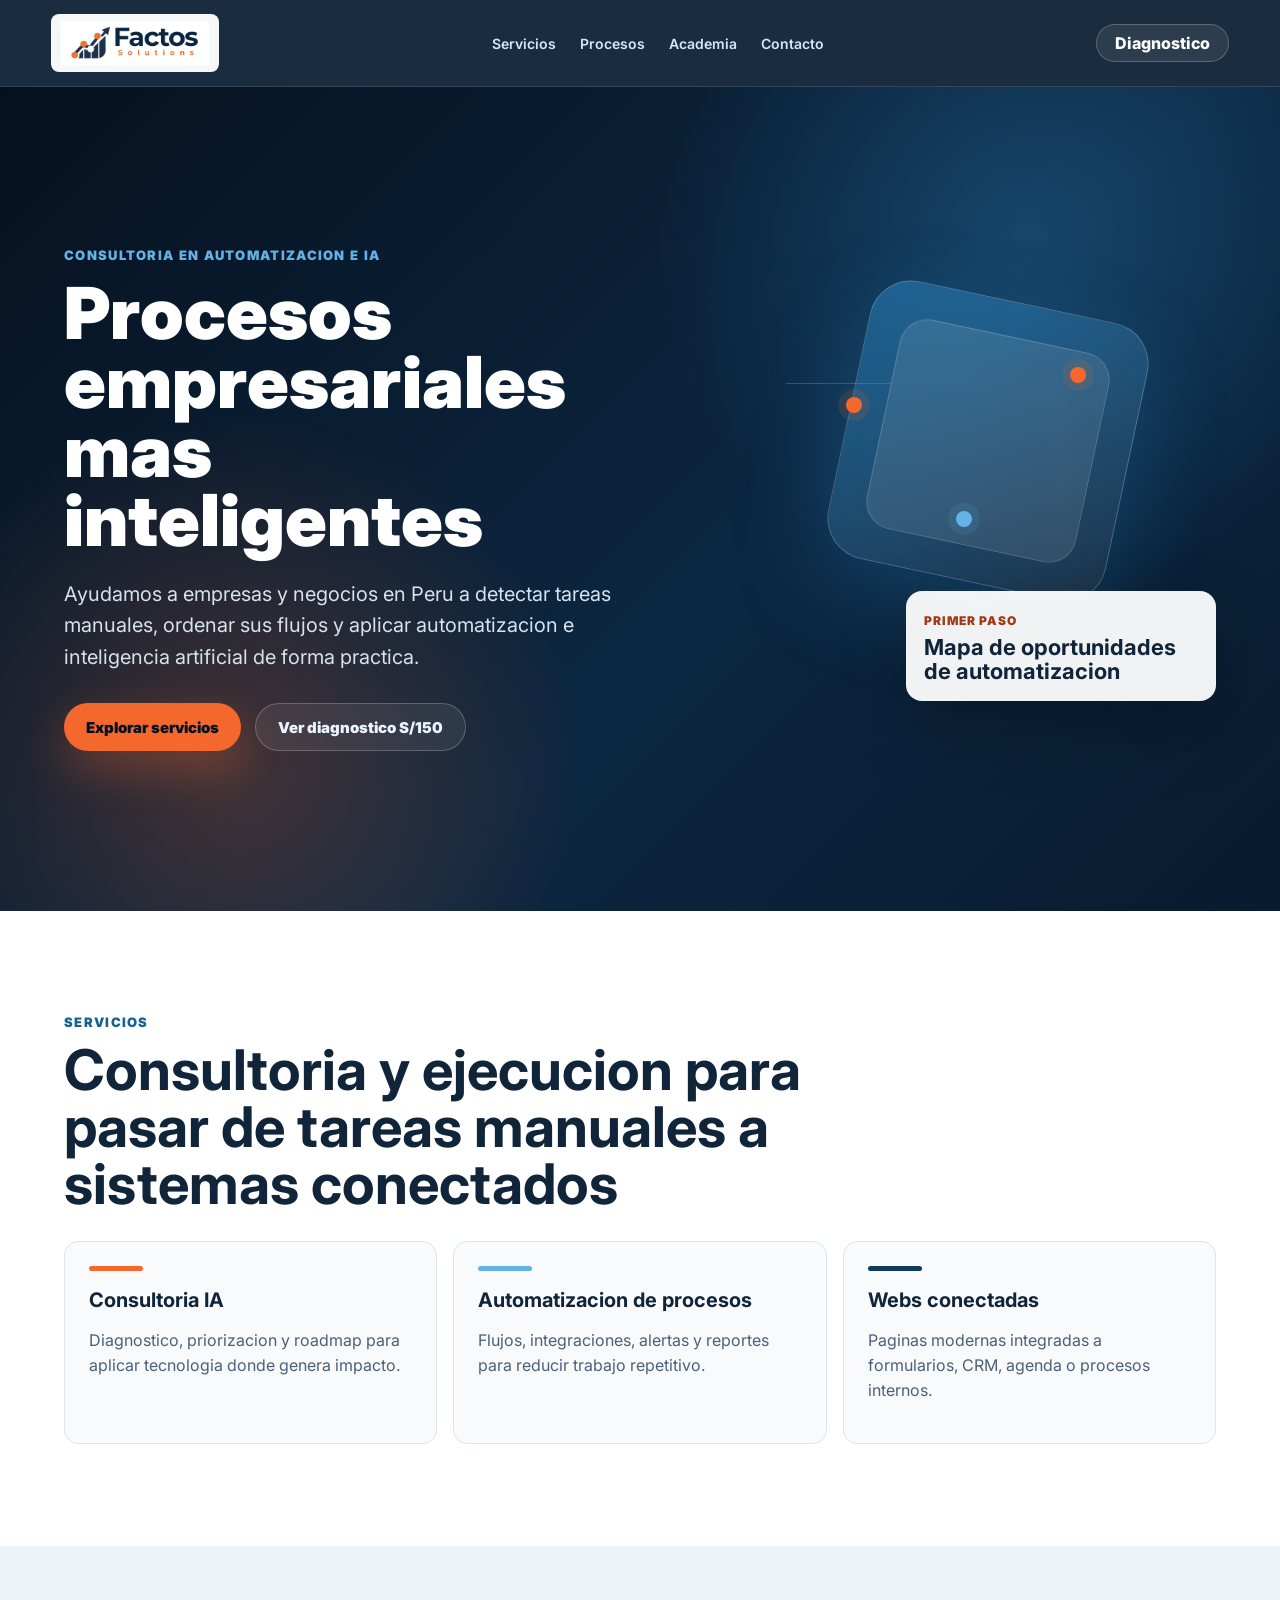
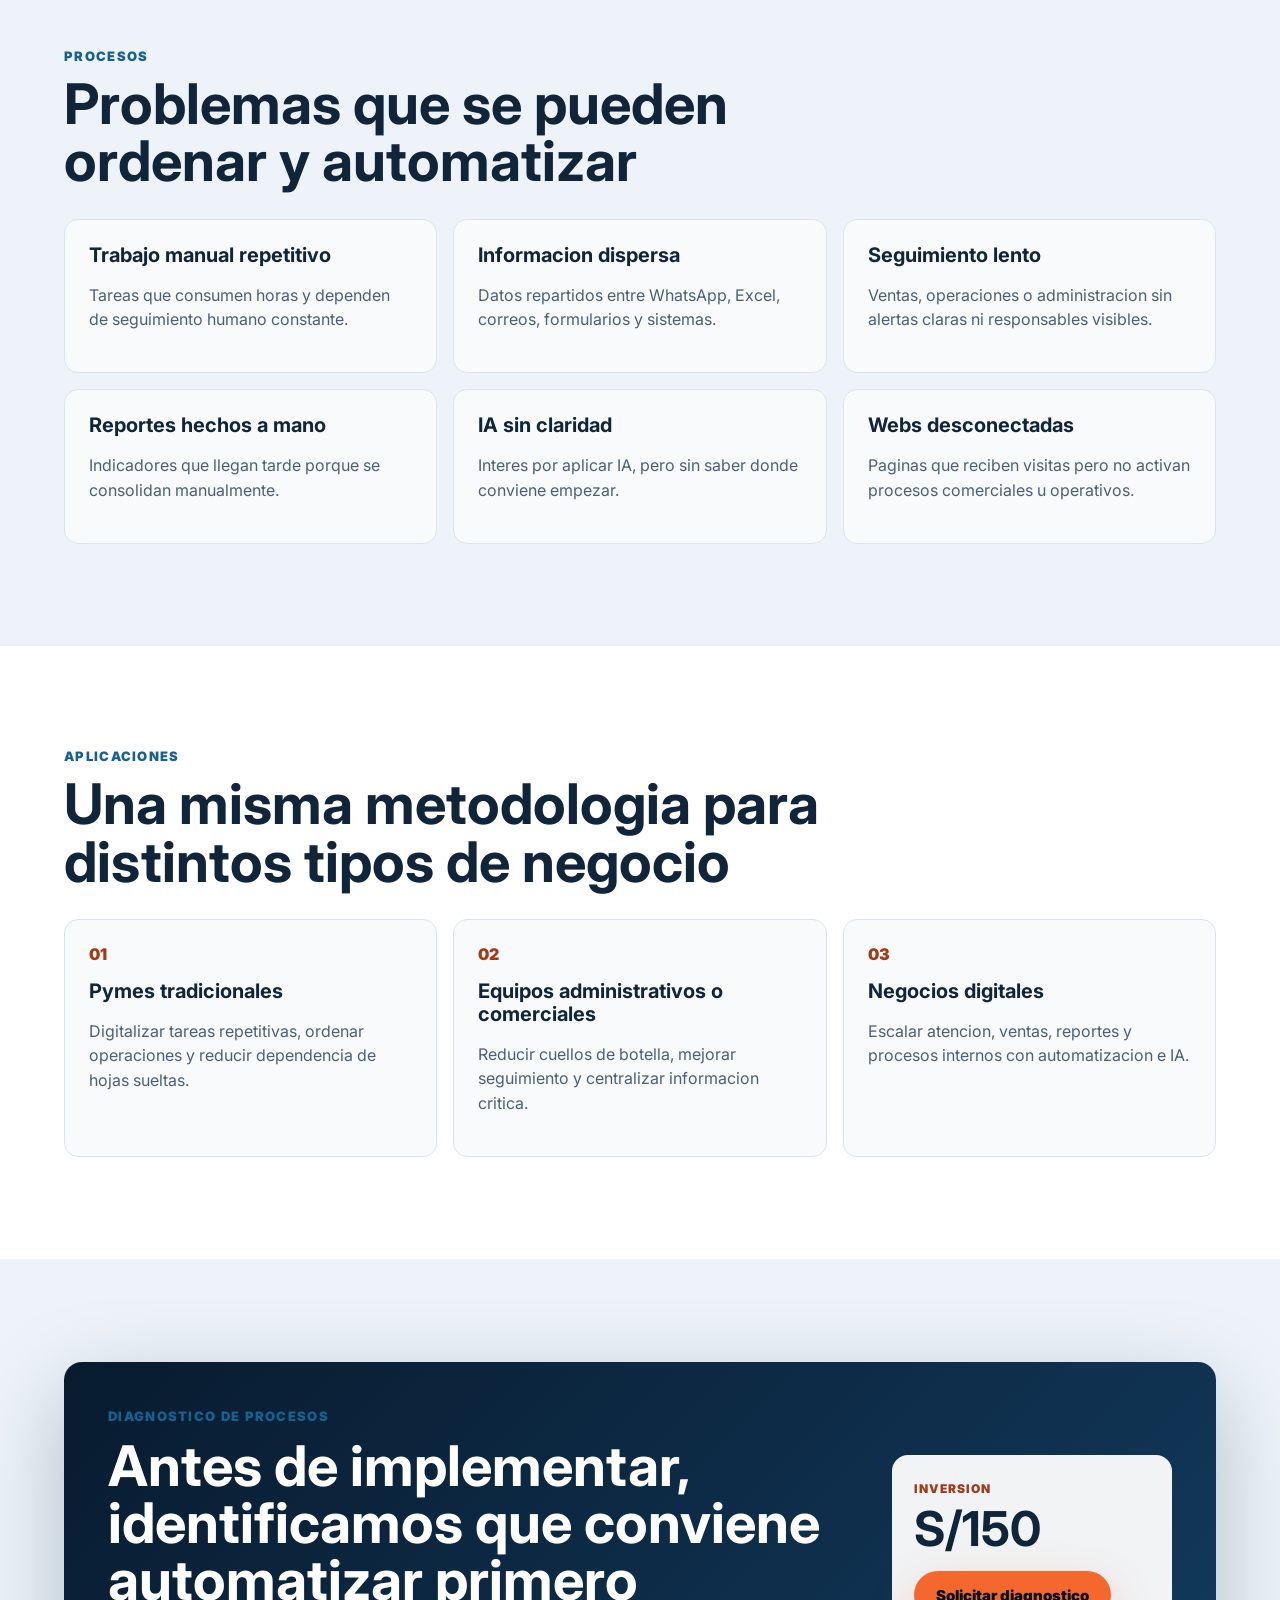
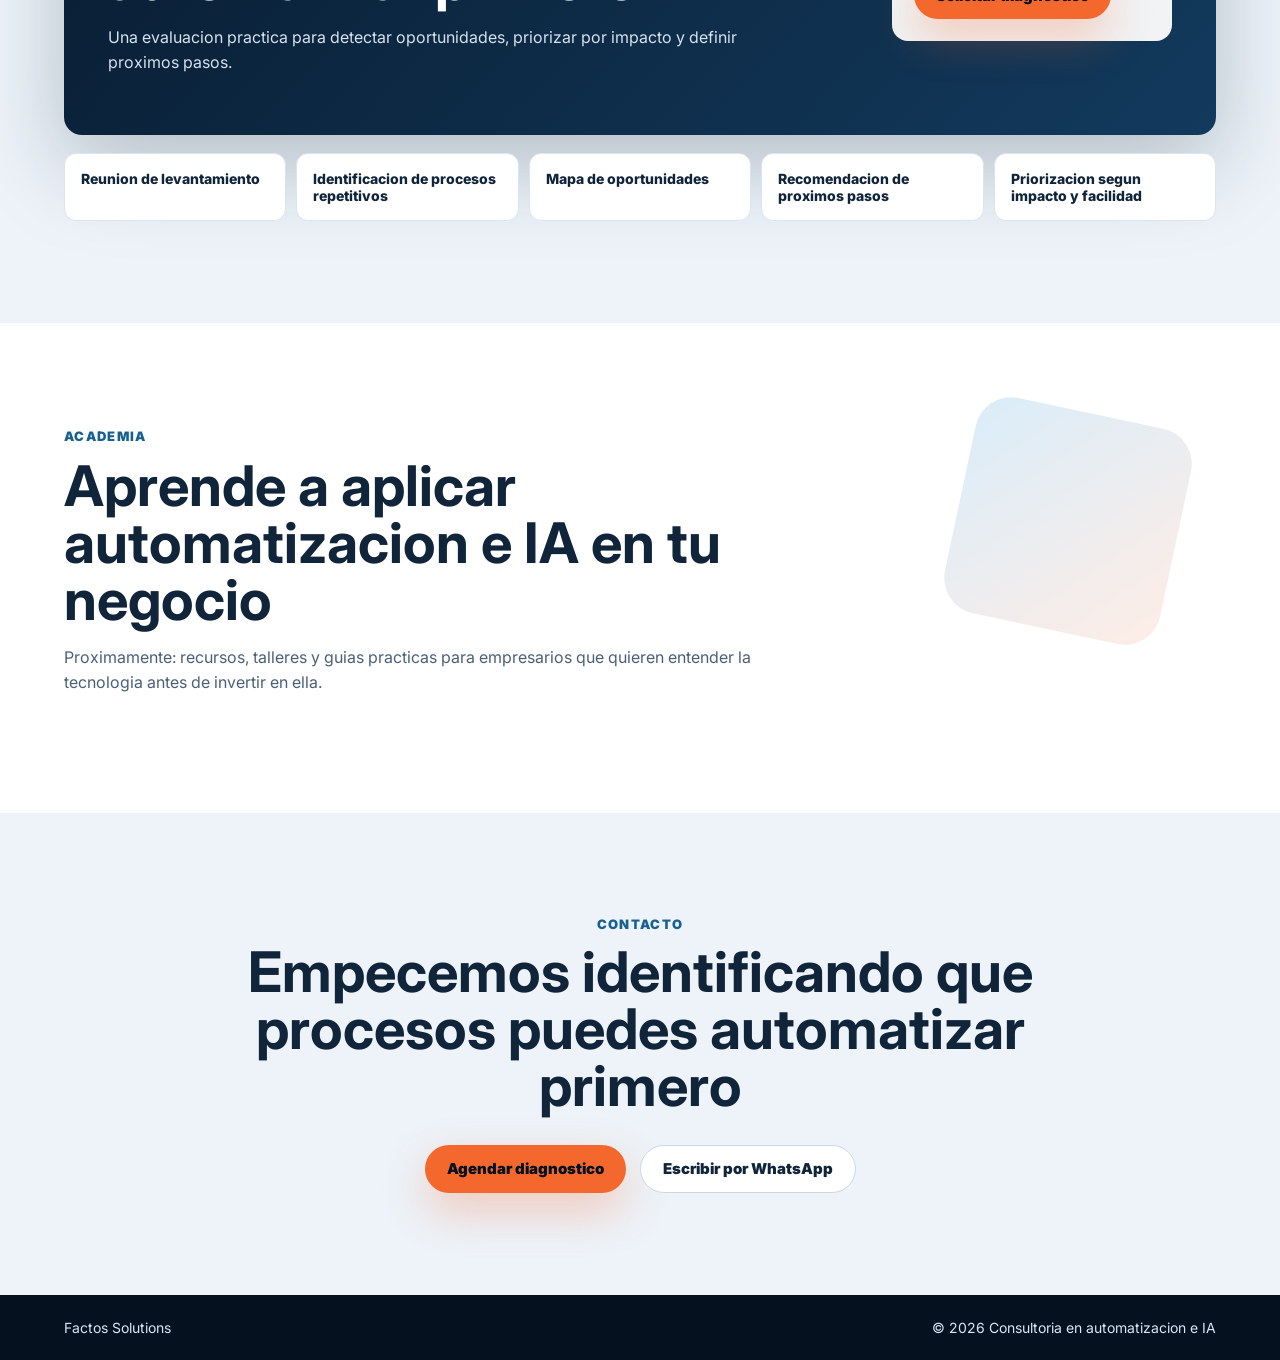
==== index.html @ f2c5265c "feat: build Factos website" ====
<!doctype html>
<html lang="es">
<head>
  <meta charset="utf-8">
  <meta name="viewport" content="width=device-width, initial-scale=1">
  <meta name="description" content="Factos Solutions brinda consultoria en automatizacion e IA para optimizar procesos empresariales en Peru.">
  <title>Factos Solutions | Automatizacion e IA para procesos empresariales</title>
  <link rel="preconnect" href="https://fonts.googleapis.com">
  <link rel="preconnect" href="https://fonts.gstatic.com" crossorigin>
  <link href="https://fonts.googleapis.com/css2?family=Inter:wght@500;600;700;800;900&display=swap" rel="stylesheet">
  <link rel="stylesheet" href="src/styles.css">
</head>
<body>
  <header class="site-header" data-reveal>
    <a class="brand" href="#inicio" aria-label="Factos Solutions inicio">
      <img src="assets/logo.png" alt="Factos Solutions">
    </a>
    <nav class="nav-links" aria-label="Navegacion principal">
      <a href="#servicios">Servicios</a>
      <a href="#procesos">Procesos</a>
      <a href="#academia">Academia</a>
      <a href="#contacto">Contacto</a>
    </nav>
    <a class="nav-action" href="#diagnostico">Diagnostico</a>
  </header>

  <main>
    <section id="inicio" class="hero section">
      <div class="hero-content" data-reveal>
        <p class="eyebrow">Consultoria en automatizacion e IA</p>
        <h1>Procesos empresariales mas inteligentes</h1>
        <p class="hero-copy">Ayudamos a empresas y negocios en Peru a detectar tareas manuales, ordenar sus flujos y aplicar automatizacion e inteligencia artificial de forma practica.</p>
        <div class="hero-actions">
          <a class="button button-primary" href="#servicios">Explorar servicios</a>
          <a class="button button-secondary" href="#diagnostico">Ver diagnostico S/150</a>
        </div>
      </div>
      <div class="hero-visual" aria-hidden="true" data-reveal>
        <div class="flow-path"></div>
        <div class="glass-cube" data-tilt></div>
        <span class="node node-one"></span>
        <span class="node node-two"></span>
        <span class="node node-three"></span>
        <div class="opportunity-card">
          <span>Primer paso</span>
          <strong>Mapa de oportunidades de automatizacion</strong>
        </div>
      </div>
    </section>

    <section id="servicios" class="section services-section">
      <div class="section-heading" data-reveal>
        <p class="eyebrow">Servicios</p>
        <h2>Consultoria y ejecucion para pasar de tareas manuales a sistemas conectados</h2>
      </div>
      <div class="service-grid">
        <article class="service-card" data-reveal>
          <span class="card-line card-line-orange"></span>
          <h3>Consultoria IA</h3>
          <p>Diagnostico, priorizacion y roadmap para aplicar tecnologia donde genera impacto.</p>
        </article>
        <article class="service-card" data-reveal>
          <span class="card-line card-line-blue"></span>
          <h3>Automatizacion de procesos</h3>
          <p>Flujos, integraciones, alertas y reportes para reducir trabajo repetitivo.</p>
        </article>
        <article class="service-card" data-reveal>
          <span class="card-line card-line-light"></span>
          <h3>Webs conectadas</h3>
          <p>Paginas modernas integradas a formularios, CRM, agenda o procesos internos.</p>
        </article>
      </div>
    </section>

    <section id="procesos" class="section problems-section">
      <div class="section-heading" data-reveal>
        <p class="eyebrow">Procesos</p>
        <h2>Problemas que se pueden ordenar y automatizar</h2>
      </div>
      <div class="problem-grid">
        <article data-reveal><h3>Trabajo manual repetitivo</h3><p>Tareas que consumen horas y dependen de seguimiento humano constante.</p></article>
        <article data-reveal><h3>Informacion dispersa</h3><p>Datos repartidos entre WhatsApp, Excel, correos, formularios y sistemas.</p></article>
        <article data-reveal><h3>Seguimiento lento</h3><p>Ventas, operaciones o administracion sin alertas claras ni responsables visibles.</p></article>
        <article data-reveal><h3>Reportes hechos a mano</h3><p>Indicadores que llegan tarde porque se consolidan manualmente.</p></article>
        <article data-reveal><h3>IA sin claridad</h3><p>Interes por aplicar IA, pero sin saber donde conviene empezar.</p></article>
        <article data-reveal><h3>Webs desconectadas</h3><p>Paginas que reciben visitas pero no activan procesos comerciales u operativos.</p></article>
      </div>
    </section>

    <section class="section use-cases-section">
      <div class="section-heading" data-reveal>
        <p class="eyebrow">Aplicaciones</p>
        <h2>Una misma metodologia para distintos tipos de negocio</h2>
      </div>
      <div class="use-case-list">
        <article data-reveal><span>01</span><h3>Pymes tradicionales</h3><p>Digitalizar tareas repetitivas, ordenar operaciones y reducir dependencia de hojas sueltas.</p></article>
        <article data-reveal><span>02</span><h3>Equipos administrativos o comerciales</h3><p>Reducir cuellos de botella, mejorar seguimiento y centralizar informacion critica.</p></article>
        <article data-reveal><span>03</span><h3>Negocios digitales</h3><p>Escalar atencion, ventas, reportes y procesos internos con automatizacion e IA.</p></article>
      </div>
    </section>

    <section id="diagnostico" class="section diagnostic-section">
      <div class="diagnostic-panel" data-reveal>
        <div>
          <p class="eyebrow">Diagnostico de procesos</p>
          <h2>Antes de implementar, identificamos que conviene automatizar primero</h2>
          <p>Una evaluacion practica para detectar oportunidades, priorizar por impacto y definir proximos pasos.</p>
        </div>
        <div class="price-card">
          <span>Inversion</span>
          <strong>S/150</strong>
          <a class="button button-primary" href="#contacto">Solicitar diagnostico</a>
        </div>
      </div>
      <ul class="diagnostic-list" data-reveal>
        <li>Reunion de levantamiento</li>
        <li>Identificacion de procesos repetitivos</li>
        <li>Mapa de oportunidades</li>
        <li>Recomendacion de proximos pasos</li>
        <li>Priorizacion segun impacto y facilidad</li>
      </ul>
    </section>

    <section id="academia" class="section academy-section">
      <div class="academy-content" data-reveal>
        <p class="eyebrow">Academia</p>
        <h2>Aprende a aplicar automatizacion e IA en tu negocio</h2>
        <p>Proximamente: recursos, talleres y guias practicas para empresarios que quieren entender la tecnologia antes de invertir en ella.</p>
      </div>
    </section>

    <section id="contacto" class="section contact-section">
      <div data-reveal>
        <p class="eyebrow">Contacto</p>
        <h2>Empecemos identificando que procesos puedes automatizar primero</h2>
        <div class="contact-actions">
          <a class="button button-primary" href="#diagnostico">Agendar diagnostico</a>
          <a class="button button-secondary" href="https://wa.me/?text=Hola%20Factos%20Solutions%2C%20quiero%20consultar%20sobre%20automatizacion%20e%20IA%20para%20mi%20empresa." target="_blank" rel="noopener">Escribir por WhatsApp</a>
        </div>
      </div>
    </section>
  </main>

  <footer class="site-footer">
    <span>Factos Solutions</span>
    <span>&copy; <span id="year">2026</span> Consultoria en automatizacion e IA</span>
  </footer>

  <script src="src/main.js"></script>
</body>
</html>
---- src/styles.css ----
:root {
  --navy-950: #06111f;
  --navy-900: #081b2f;
  --navy-800: #0c2741;
  --navy-700: #123a5d;
  --orange: #f5682d;
  --orange-dark: #d94f1f;
  --orange-accessible: #a33a16;
  --blue: #63b3e6;
  --blue-strong: #2a88c7;
  --blue-accessible: #17608f;
  --white: #ffffff;
  --ink: #10243a;
  --muted: #d6e2ee;
  --soft: #f3f6fb;
  --line: rgba(255, 255, 255, .12);
  --shadow: 0 30px 90px rgba(8, 27, 47, .25);
  color-scheme: light;
}

* { box-sizing: border-box; }

html {
  scroll-behavior: smooth;
}

body {
  margin: 0;
  font-family: Inter, ui-sans-serif, system-ui, -apple-system, BlinkMacSystemFont, "Segoe UI", sans-serif;
  background: var(--soft);
  color: var(--ink);
}

a {
  color: inherit;
  text-decoration: none;
}

a:focus-visible,
.button:focus-visible {
  outline: 3px solid var(--blue);
  outline-offset: 4px;
}

.site-header {
  position: sticky;
  top: 0;
  z-index: 20;
  min-height: 76px;
  display: flex;
  align-items: center;
  justify-content: space-between;
  padding: 14px clamp(18px, 4vw, 56px);
  background: rgba(8, 27, 47, .92);
  border-bottom: 1px solid var(--line);
  backdrop-filter: blur(16px);
}

.brand img {
  display: block;
  width: 168px;
  height: auto;
  padding: 7px 10px;
  border-radius: 8px;
  background: rgba(255, 255, 255, .96);
}

.nav-links {
  display: flex;
  align-items: center;
  gap: 24px;
  color: #d8e7f7;
  font-size: 14px;
  font-weight: 600;
}

.nav-links a,
.nav-action {
  transition: color .2s ease, background .2s ease, transform .2s ease;
}

.nav-links a:hover {
  color: var(--blue);
}

.nav-action {
  height: 38px;
  border-radius: 999px;
  border: 1px solid rgba(255, 255, 255, .22);
  padding: 0 18px;
  display: inline-flex;
  align-items: center;
  justify-content: center;
  color: var(--white);
  background: rgba(255, 255, 255, .08);
  font-weight: 800;
}

.nav-action:hover {
  background: var(--orange);
  transform: translateY(-1px);
}

.section {
  padding: clamp(64px, 8vw, 108px) clamp(22px, 5vw, 64px);
}

.hero {
  position: relative;
  display: grid;
  grid-template-columns: minmax(0, 1.05fr) minmax(320px, .95fr);
  gap: clamp(28px, 5vw, 58px);
  min-height: calc(100vh - 76px);
  overflow: hidden;
  color: var(--white);
  background:
    radial-gradient(circle at 80% 18%, rgba(42, 136, 199, .32), transparent 30%),
    radial-gradient(circle at 18% 82%, rgba(245, 104, 45, .24), transparent 28%),
    linear-gradient(135deg, var(--navy-950) 0%, var(--navy-800) 58%, var(--navy-900) 100%);
}

.hero-content {
  align-self: center;
  max-width: 690px;
}

.eyebrow {
  margin: 0;
  color: var(--blue);
  text-transform: uppercase;
  font-size: 13px;
  font-weight: 900;
  letter-spacing: .1em;
}

h1,
h2,
h3,
p {
  letter-spacing: 0;
}

h1 {
  margin: 16px 0 0;
  max-width: 700px;
  font-size: clamp(44px, 5.6vw, 76px);
  line-height: .96;
  font-weight: 900;
  overflow-wrap: normal;
  text-wrap: balance;
}

h2 {
  margin: 12px 0 0;
  font-size: clamp(32px, 4.6vw, 56px);
  line-height: 1.02;
}

h3 {
  margin: 0;
  font-size: 20px;
  line-height: 1.15;
}

.hero-copy {
  max-width: 610px;
}

.hero-copy {
  color: var(--muted);
  font-size: clamp(17px, 1.8vw, 20px);
  line-height: 1.58;
  margin: 24px 0 0;
}

.hero-actions,
.contact-actions {
  display: flex;
  gap: 14px;
  flex-wrap: wrap;
  margin-top: 30px;
}

.button {
  min-height: 48px;
  border-radius: 999px;
  display: inline-flex;
  align-items: center;
  justify-content: center;
  padding: 0 22px;
  font-weight: 900;
  font-size: 15px;
  transition: transform .2s ease, box-shadow .2s ease, background .2s ease;
}

.button:hover {
  transform: translateY(-2px);
}

.button-primary {
  background: var(--orange);
  color: var(--navy-950);
  box-shadow: 0 18px 45px rgba(245, 104, 45, .3);
}

.button-primary:hover {
  background: #ff7a3d;
}

.button-secondary {
  border: 1px solid rgba(255, 255, 255, .22);
  color: #eaf4ff;
  background: rgba(255, 255, 255, .07);
}

.hero-visual {
  position: relative;
  min-height: 440px;
  align-self: center;
}

.glass-cube {
  position: absolute;
  right: clamp(38px, 8vw, 86px);
  top: 20px;
  width: clamp(210px, 24vw, 284px);
  aspect-ratio: 1;
  border-radius: 42px;
  background: linear-gradient(135deg, rgba(42, 136, 199, .52), rgba(255, 255, 255, .08));
  border: 1px solid rgba(255, 255, 255, .18);
  transform: rotate(12deg);
  box-shadow: 0 34px 90px rgba(42, 136, 199, .26);
  transition: transform .18s ease-out;
}

.glass-cube::after {
  content: "";
  position: absolute;
  inset: 34px;
  border-radius: 28px;
  background: rgba(255, 255, 255, .09);
  border: 1px solid rgba(255, 255, 255, .16);
  backdrop-filter: blur(8px);
}

.flow-path {
  position: absolute;
  right: clamp(88px, 12vw, 156px);
  top: 104px;
  width: 276px;
  height: 176px;
  border: 1px solid rgba(255, 255, 255, .18);
  border-left: 0;
  border-bottom: 0;
  border-radius: 0 42px 0 0;
}

.node {
  position: absolute;
  width: 16px;
  height: 16px;
  border-radius: 50%;
  background: var(--orange);
  box-shadow: 0 0 0 8px rgba(245, 104, 45, .12);
}

.node-one { right: 354px; top: 118px; }
.node-two { right: 244px; top: 232px; background: var(--blue); box-shadow: 0 0 0 8px rgba(99, 179, 230, .12); }
.node-three { right: 130px; top: 88px; }

.opportunity-card {
  position: absolute;
  right: 0;
  bottom: 18px;
  width: min(310px, 92%);
  border-radius: 16px;
  padding: 18px;
  background: rgba(255, 255, 255, .94);
  color: var(--ink);
  box-shadow: 0 24px 70px rgba(0, 0, 0, .22);
}

.opportunity-card span,
.price-card span {
  color: var(--orange-accessible);
  font-weight: 900;
  text-transform: uppercase;
  letter-spacing: .08em;
  font-size: 12px;
}

.opportunity-card strong {
  display: block;
  margin-top: 7px;
  font-size: 22px;
  line-height: 1.08;
}

.services-section,
.use-cases-section,
.academy-section {
  background: var(--white);
}

.section-heading {
  max-width: 820px;
  margin-bottom: 28px;
}

.services-section .eyebrow,
.use-cases-section .eyebrow,
.academy-section .eyebrow,
.problems-section .eyebrow,
.diagnostic-section .eyebrow,
.contact-section .eyebrow {
  color: var(--blue-accessible);
}

.service-grid,
.problem-grid,
.use-case-list {
  display: grid;
  gap: 16px;
}

.service-grid {
  grid-template-columns: repeat(3, minmax(0, 1fr));
}

.service-card,
.problem-grid article,
.use-case-list article {
  border-radius: 14px;
  padding: 24px;
  border: 1px solid #dbe5ef;
  background: #f8fafc;
}

.service-card {
  min-height: 188px;
  transition: transform .2s ease, box-shadow .2s ease, border-color .2s ease;
}

.service-card:hover {
  transform: translateY(-4px);
  border-color: rgba(42, 136, 199, .35);
  box-shadow: 0 20px 55px rgba(16, 36, 58, .1);
}

.card-line {
  display: block;
  width: 54px;
  height: 5px;
  border-radius: 999px;
  margin-bottom: 18px;
}

.card-line-orange { background: var(--orange); }
.card-line-blue { background: var(--blue); }
.card-line-light { background: var(--navy-700); }

.service-card p,
.problem-grid p,
.use-case-list p,
.diagnostic-panel p,
.academy-content p {
  color: #4b6078;
  line-height: 1.55;
}

.problems-section,
.diagnostic-section,
.contact-section {
  background: #edf3f9;
}

.problem-grid {
  grid-template-columns: repeat(3, minmax(0, 1fr));
}

.use-case-list {
  grid-template-columns: repeat(3, minmax(0, 1fr));
}

.use-case-list span {
  display: inline-flex;
  color: var(--orange-accessible);
  font-weight: 900;
  margin-bottom: 16px;
}

.diagnostic-panel {
  display: grid;
  grid-template-columns: minmax(0, 1fr) 280px;
  gap: 28px;
  align-items: center;
  padding: clamp(28px, 5vw, 44px);
  border-radius: 18px;
  color: var(--white);
  background: linear-gradient(135deg, var(--navy-900), var(--navy-700));
  box-shadow: var(--shadow);
}

.diagnostic-panel h2 {
  max-width: 720px;
}

.diagnostic-panel p {
  color: var(--muted);
  max-width: 680px;
}

.price-card {
  border-radius: 16px;
  padding: 22px;
  background: rgba(255, 255, 255, .94);
  color: var(--ink);
}

.price-card strong {
  display: block;
  margin: 8px 0 18px;
  font-size: 48px;
  line-height: 1;
}

.diagnostic-list {
  display: grid;
  grid-template-columns: repeat(5, minmax(0, 1fr));
  gap: 10px;
  padding: 0;
  margin: 18px 0 0;
  list-style: none;
}

.diagnostic-list li {
  border-radius: 12px;
  background: var(--white);
  border: 1px solid #dbe5ef;
  padding: 16px;
  font-weight: 800;
  font-size: 14px;
}

.academy-section {
  position: relative;
  overflow: hidden;
}

.academy-section::after {
  content: "";
  position: absolute;
  right: 8%;
  top: 18%;
  width: 220px;
  height: 220px;
  border-radius: 36px;
  background: linear-gradient(135deg, rgba(99, 179, 230, .24), rgba(245, 104, 45, .12));
  transform: rotate(12deg);
}

.academy-content {
  max-width: 760px;
  position: relative;
  z-index: 1;
}

.contact-section {
  text-align: center;
}

.contact-section > div {
  max-width: 820px;
  margin: 0 auto;
}

.contact-actions {
  justify-content: center;
}

.contact-section .button-secondary {
  color: var(--ink);
  border-color: #cbd8e6;
  background: var(--white);
}

.site-footer {
  display: flex;
  justify-content: space-between;
  gap: 18px;
  padding: 24px clamp(22px, 5vw, 64px);
  background: var(--navy-950);
  color: #d8e7f7;
  font-size: 14px;
}

html.js [data-reveal] {
  opacity: 0;
  transform: translateY(18px);
  transition: opacity .55s ease, transform .55s ease;
}

html.js [data-reveal].is-visible {
  opacity: 1;
  transform: translateY(0);
}

@media (prefers-reduced-motion: reduce) {
  html { scroll-behavior: auto; }
  *,
  *::before,
  *::after {
    animation-duration: .01ms !important;
    animation-iteration-count: 1 !important;
    scroll-behavior: auto !important;
    transition-duration: .01ms !important;
  }
}

@media (max-width: 980px) {
  .site-header {
    flex-wrap: wrap;
    gap: 12px 18px;
  }

  .nav-links {
    order: 3;
    width: 100%;
    gap: 18px;
    overflow-x: auto;
    padding: 2px 0 4px;
    scrollbar-width: thin;
    white-space: nowrap;
  }

  .hero {
    grid-template-columns: 1fr;
  }

  .hero-visual {
    min-height: 360px;
  }

  .service-grid,
  .problem-grid,
  .use-case-list,
  .diagnostic-list {
    grid-template-columns: 1fr 1fr;
  }

  .diagnostic-panel {
    grid-template-columns: 1fr;
  }
}

@media (max-width: 640px) {
  .site-header {
    min-height: 70px;
    align-items: flex-start;
  }

  .brand img {
    width: 142px;
  }

  .nav-action {
    height: 36px;
    padding: 0 14px;
    font-size: 14px;
  }

  .section {
    padding: 56px 20px;
  }

  .hero {
    min-height: auto;
    padding-top: 48px;
  }

  h1 {
    font-size: clamp(36px, 11vw, 46px);
    line-height: 1;
  }

  h2 {
    font-size: 34px;
  }

  .hero-actions,
  .contact-actions {
    flex-direction: column;
  }

  .button {
    width: 100%;
  }

  .hero-visual {
    min-height: 320px;
  }

  .glass-cube {
    right: 28px;
    width: 210px;
  }

  .flow-path {
    right: 80px;
    width: 210px;
  }

  .node-one { right: 278px; }
  .node-two { right: 188px; }
  .node-three { right: 88px; }

  .opportunity-card {
    left: 0;
    right: 0;
    width: auto;
  }

  .service-grid,
  .problem-grid,
  .use-case-list,
  .diagnostic-list {
    grid-template-columns: 1fr;
  }

  .site-footer {
    flex-direction: column;
  }
}
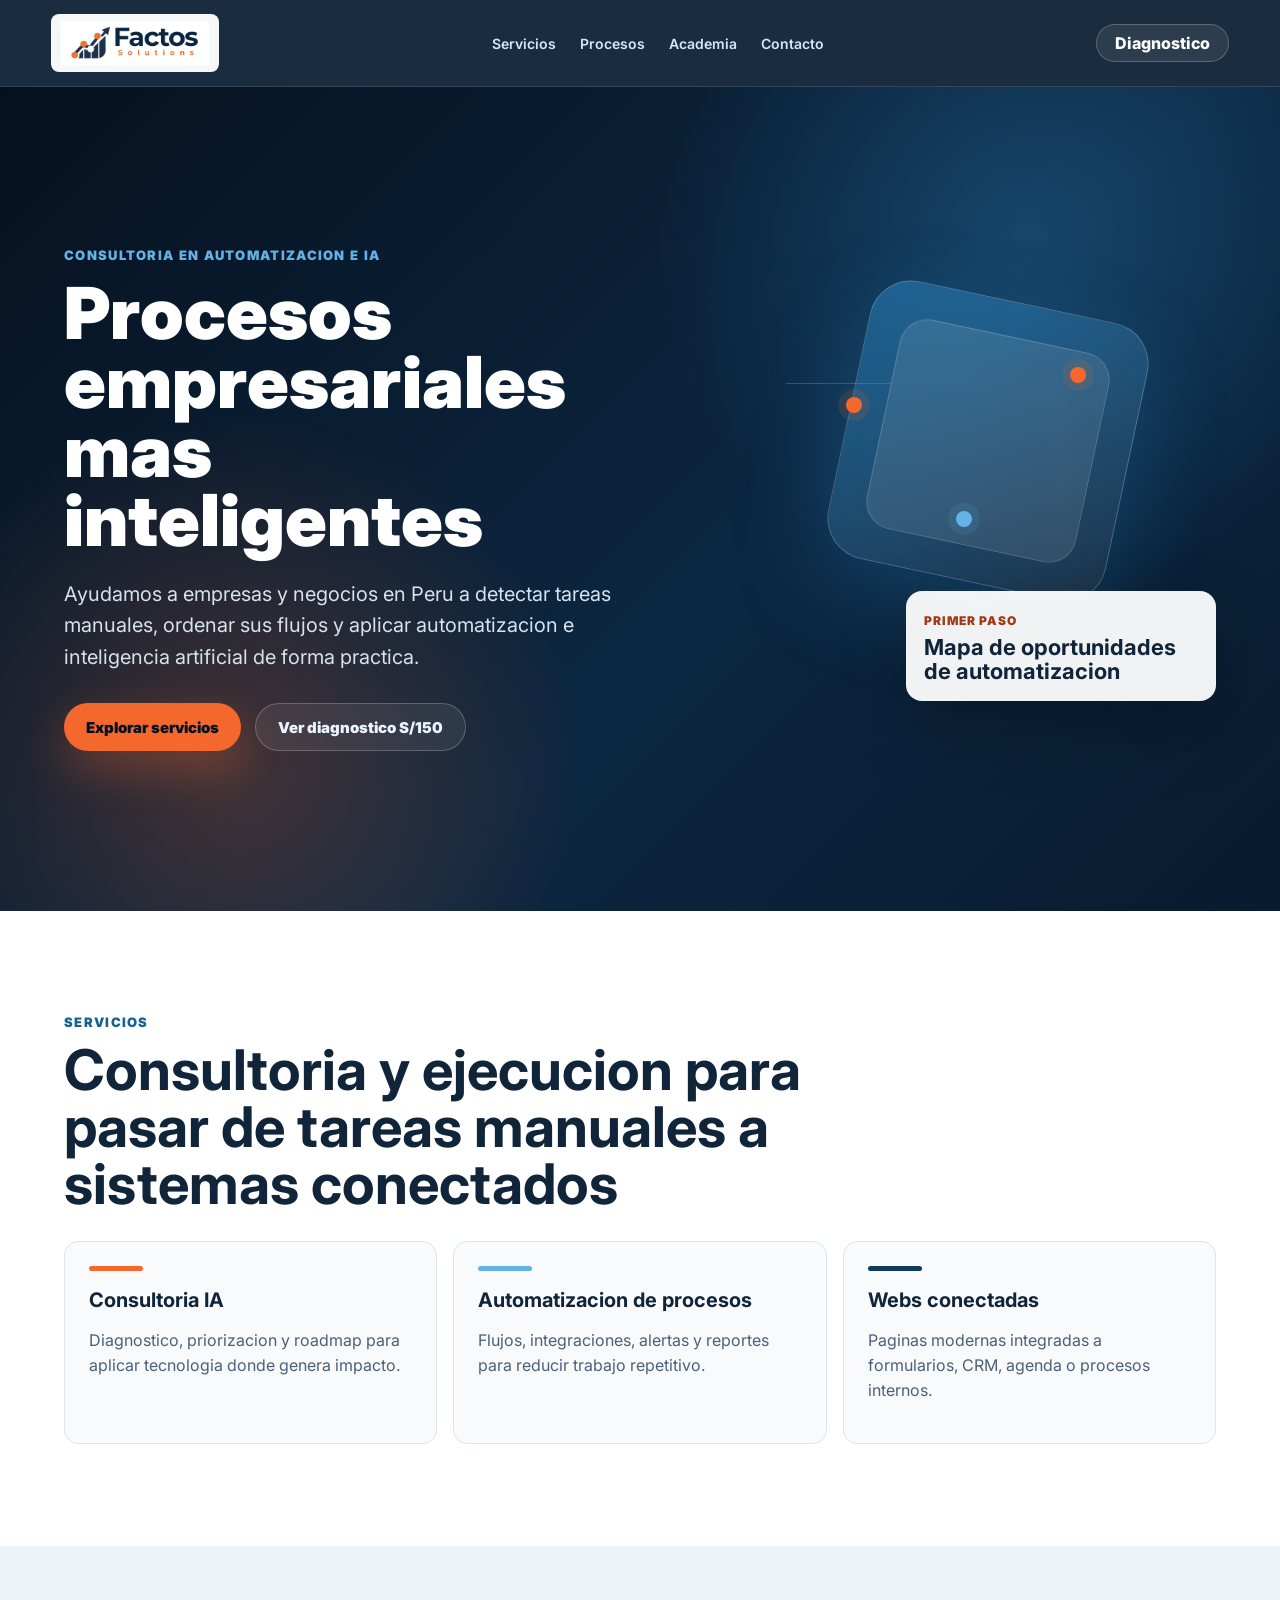
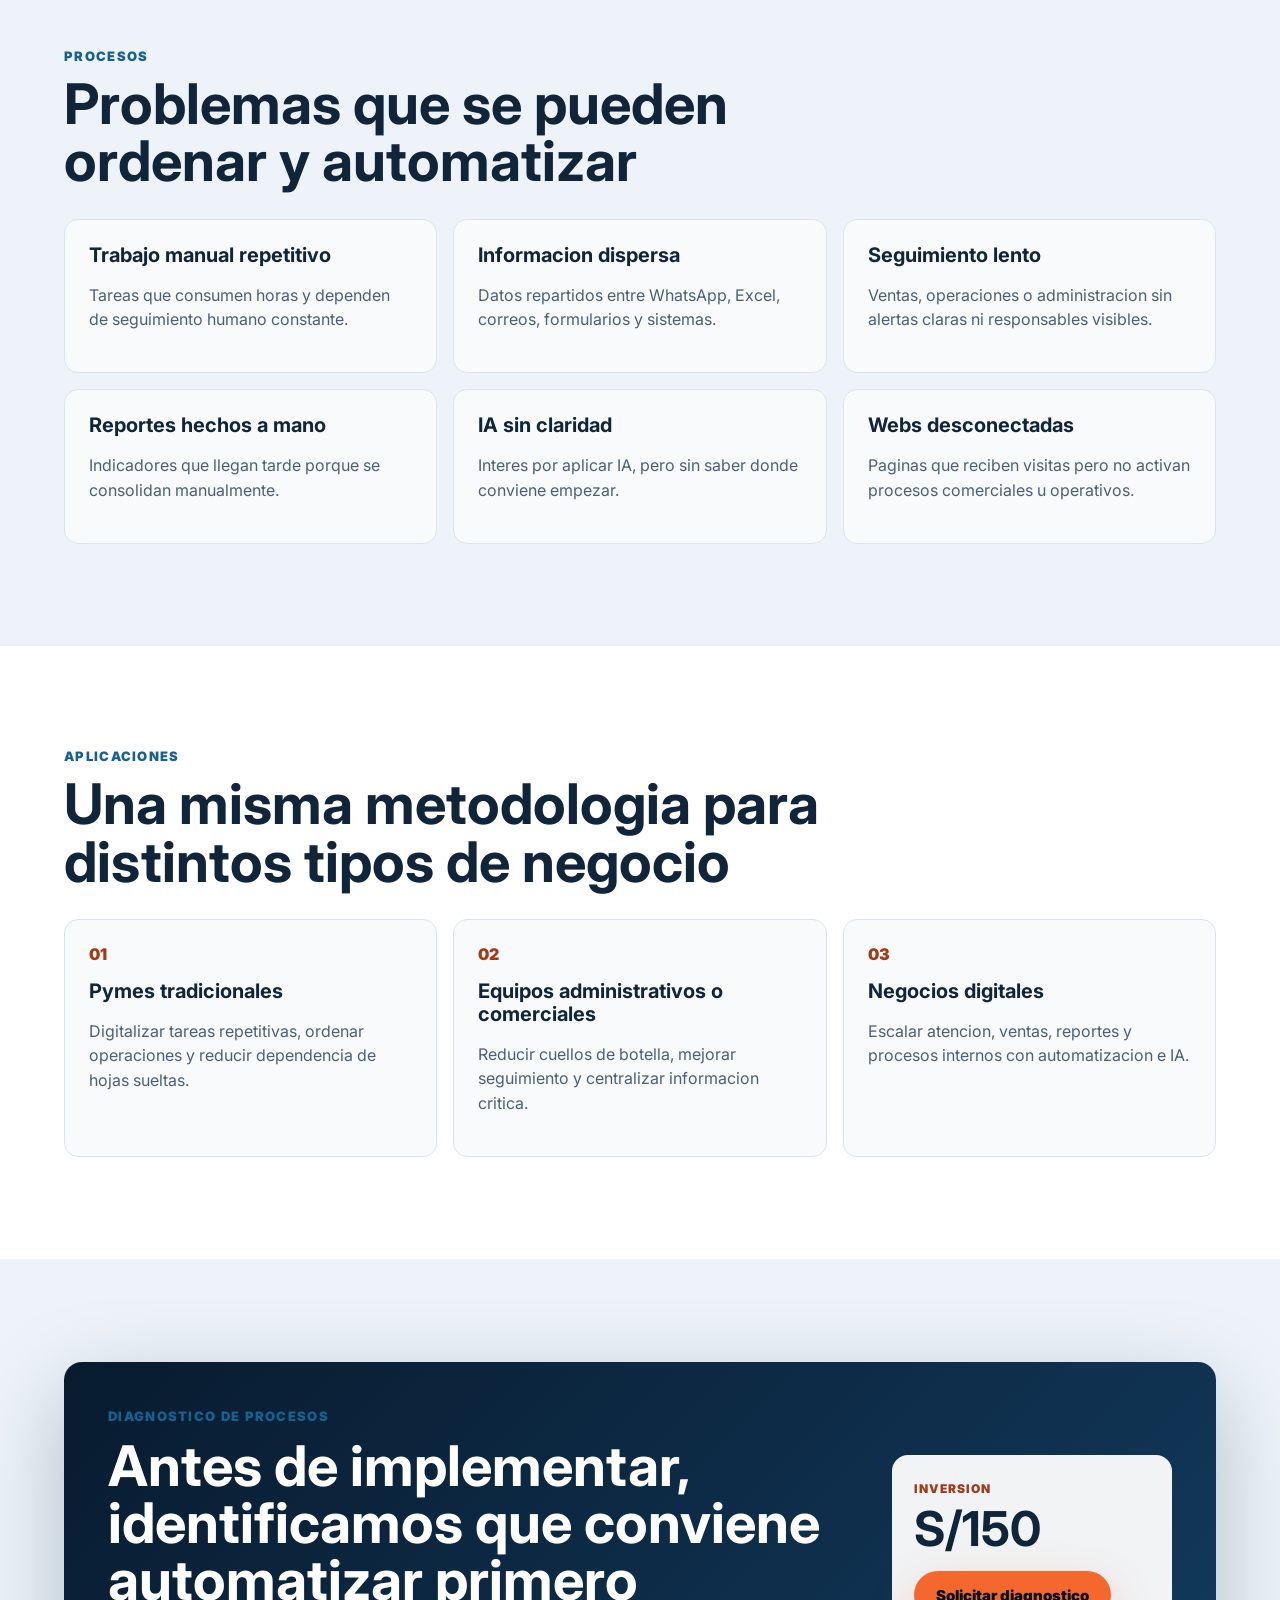
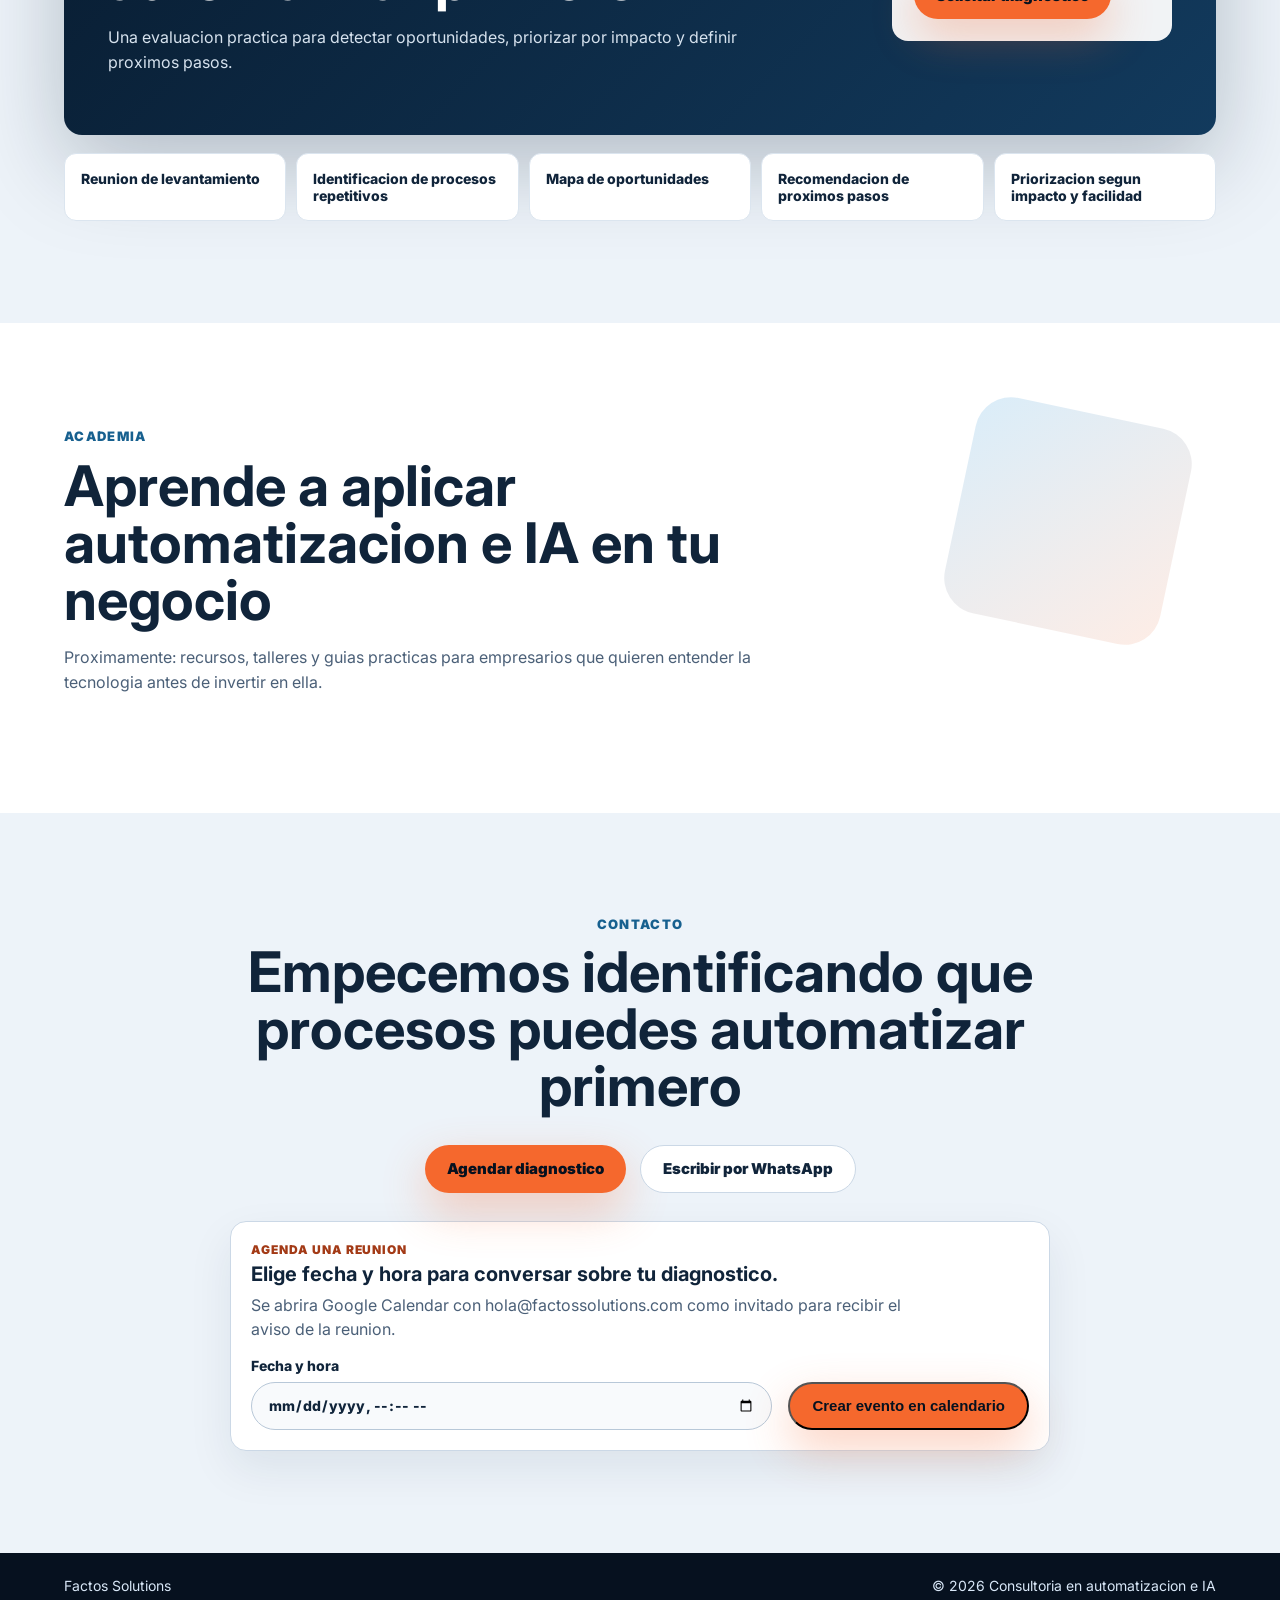
==== commit fa8fb298: "feat: add WhatsApp and calendar booking CTAs" ====
--- a/index.html
+++ b/index.html
@@ -109,7 +109,7 @@
         <div class="price-card">
           <span>Inversion</span>
           <strong>S/150</strong>
-          <a class="button button-primary" href="#contacto">Solicitar diagnostico</a>
+          <a class="button button-primary" href="https://wa.me/51918395774?text=Hola%20Factos%20Solutions%2C%20quiero%20solicitar%20el%20diagnostico%20de%20procesos%20de%20S%2F150." target="_blank" rel="noopener">Solicitar diagnostico</a>
         </div>
       </div>
       <ul class="diagnostic-list" data-reveal>
@@ -134,9 +134,21 @@
         <p class="eyebrow">Contacto</p>
         <h2>Empecemos identificando que procesos puedes automatizar primero</h2>
         <div class="contact-actions">
-          <a class="button button-primary" href="#diagnostico">Agendar diagnostico</a>
-          <a class="button button-secondary" href="https://wa.me/?text=Hola%20Factos%20Solutions%2C%20quiero%20consultar%20sobre%20automatizacion%20e%20IA%20para%20mi%20empresa." target="_blank" rel="noopener">Escribir por WhatsApp</a>
+          <a class="button button-primary" href="#agenda-diagnostico">Agendar diagnostico</a>
+          <a class="button button-secondary" href="https://wa.me/51918395774?text=Hola%20Factos%20Solutions%2C%20quiero%20consultar%20sobre%20automatizacion%20e%20IA%20para%20mi%20empresa." target="_blank" rel="noopener">Escribir por WhatsApp</a>
         </div>
+        <form id="agenda-diagnostico" class="schedule-card" data-calendar-form>
+          <div>
+            <span>Agenda una reunion</span>
+            <strong>Elige fecha y hora para conversar sobre tu diagnostico.</strong>
+            <p>Se abrira Google Calendar con hola@factossolutions.com como invitado para recibir el aviso de la reunion.</p>
+          </div>
+          <label>
+            Fecha y hora
+            <input type="datetime-local" name="meeting-time" required>
+          </label>
+          <button class="button button-primary" type="submit">Crear evento en calendario</button>
+        </form>
       </div>
     </section>
   </main>
--- a/src/styles.css
+++ b/src/styles.css
@@ -478,6 +478,72 @@
   justify-content: center;
 }
 
+.schedule-card {
+  display: grid;
+  grid-template-columns: minmax(240px, 1fr) auto;
+  gap: 16px;
+  align-items: end;
+  margin: 28px auto 0;
+  padding: 20px;
+  max-width: 900px;
+  border: 1px solid #cbd8e6;
+  border-radius: 16px;
+  background: var(--white);
+  text-align: left;
+  box-shadow: 0 18px 45px rgba(16, 36, 58, .08);
+}
+
+.schedule-card > div {
+  grid-column: 1 / -1;
+  max-width: 680px;
+}
+
+.schedule-card span {
+  display: block;
+  color: var(--orange-accessible);
+  font-size: 12px;
+  font-weight: 900;
+  letter-spacing: .08em;
+  text-transform: uppercase;
+}
+
+.schedule-card strong {
+  display: block;
+  margin-top: 6px;
+  font-size: 20px;
+  line-height: 1.18;
+}
+
+.schedule-card p {
+  margin: 8px 0 0;
+  color: #4b6078;
+  line-height: 1.45;
+}
+
+.schedule-card label {
+  display: grid;
+  gap: 8px;
+  color: var(--ink);
+  font-size: 14px;
+  font-weight: 800;
+}
+
+.schedule-card input {
+  width: 100%;
+  min-height: 48px;
+  border: 1px solid #b8c8d8;
+  border-radius: 999px;
+  padding: 0 16px;
+  color: var(--ink);
+  font: inherit;
+  background: #f8fafc;
+}
+
+.schedule-card input:focus-visible {
+  outline: 3px solid var(--blue);
+  outline-offset: 3px;
+}
+
 .contact-section .button-secondary {
   color: var(--ink);
   border-color: #cbd8e6;
@@ -596,6 +662,11 @@
     width: 100%;
   }
 
+  .schedule-card {
+    grid-template-columns: 1fr;
+    text-align: left;
+  }
+
   .hero-visual {
     min-height: 320px;
   }
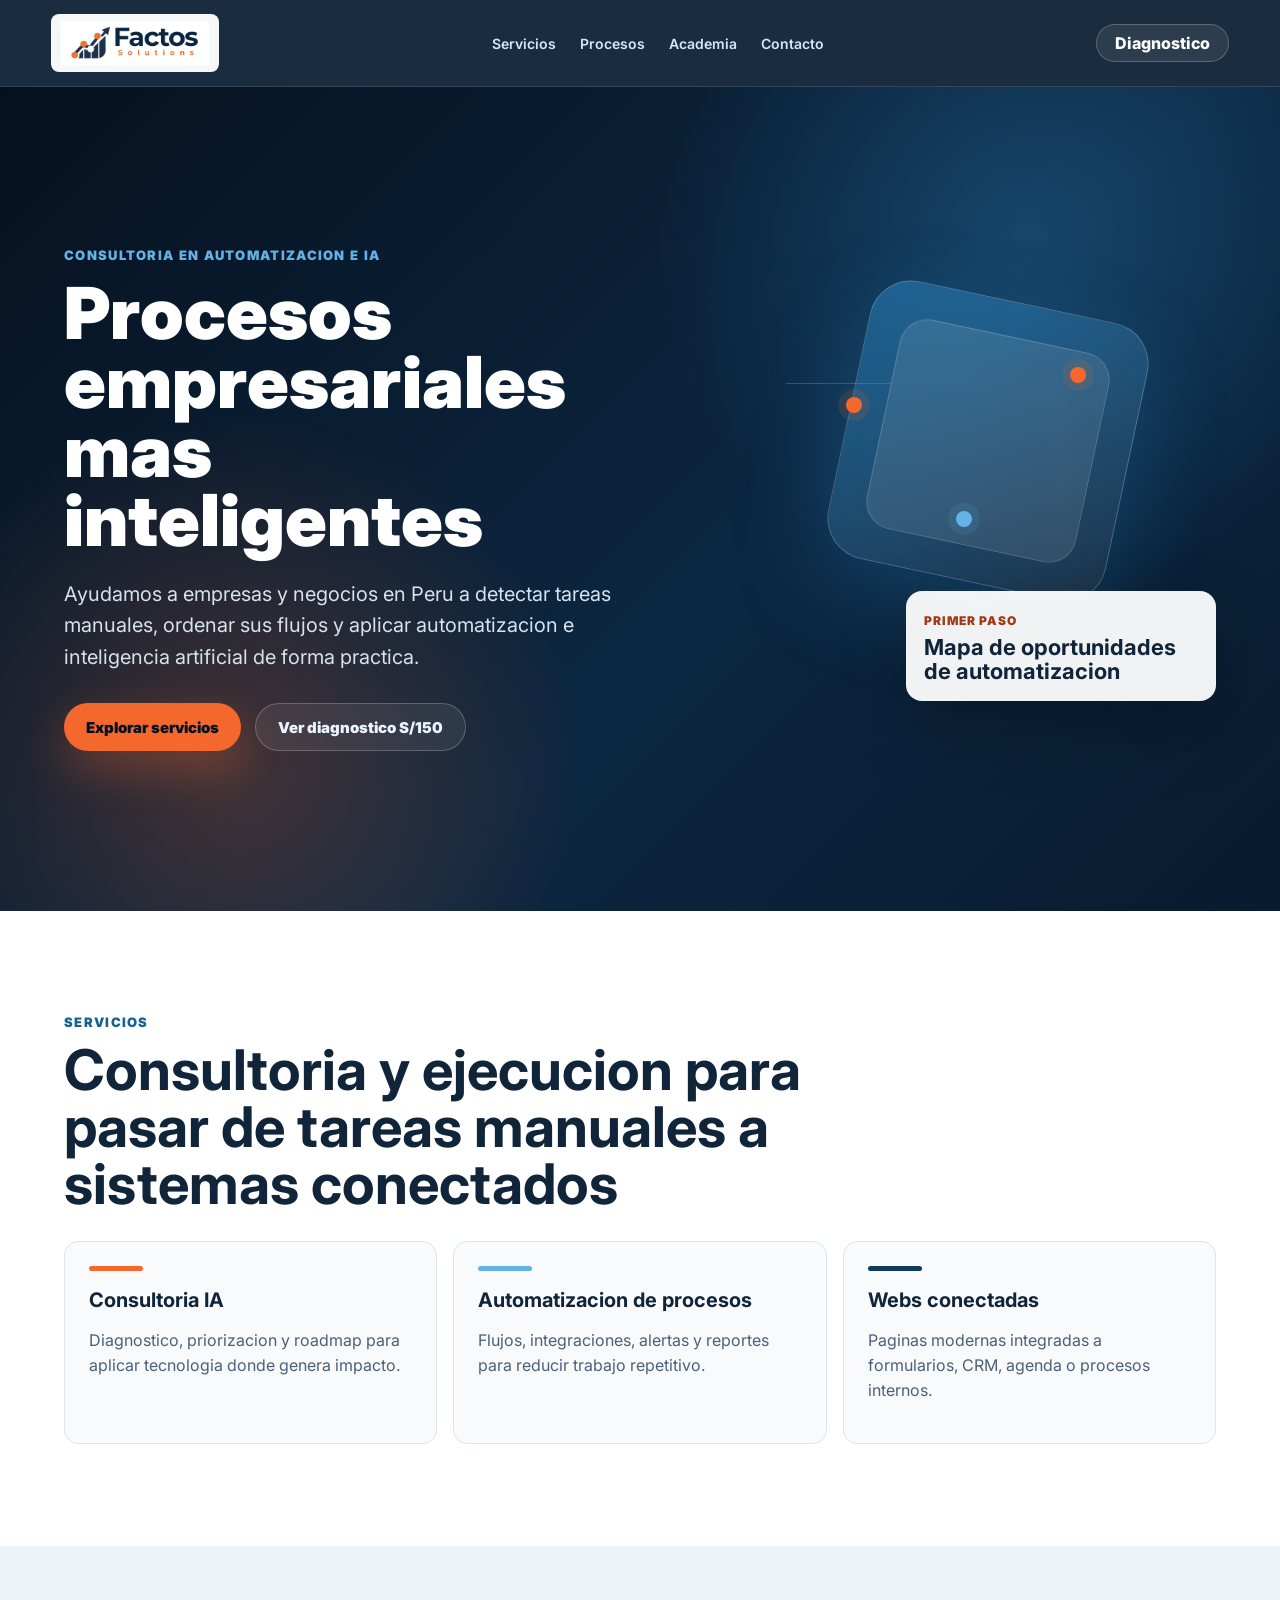
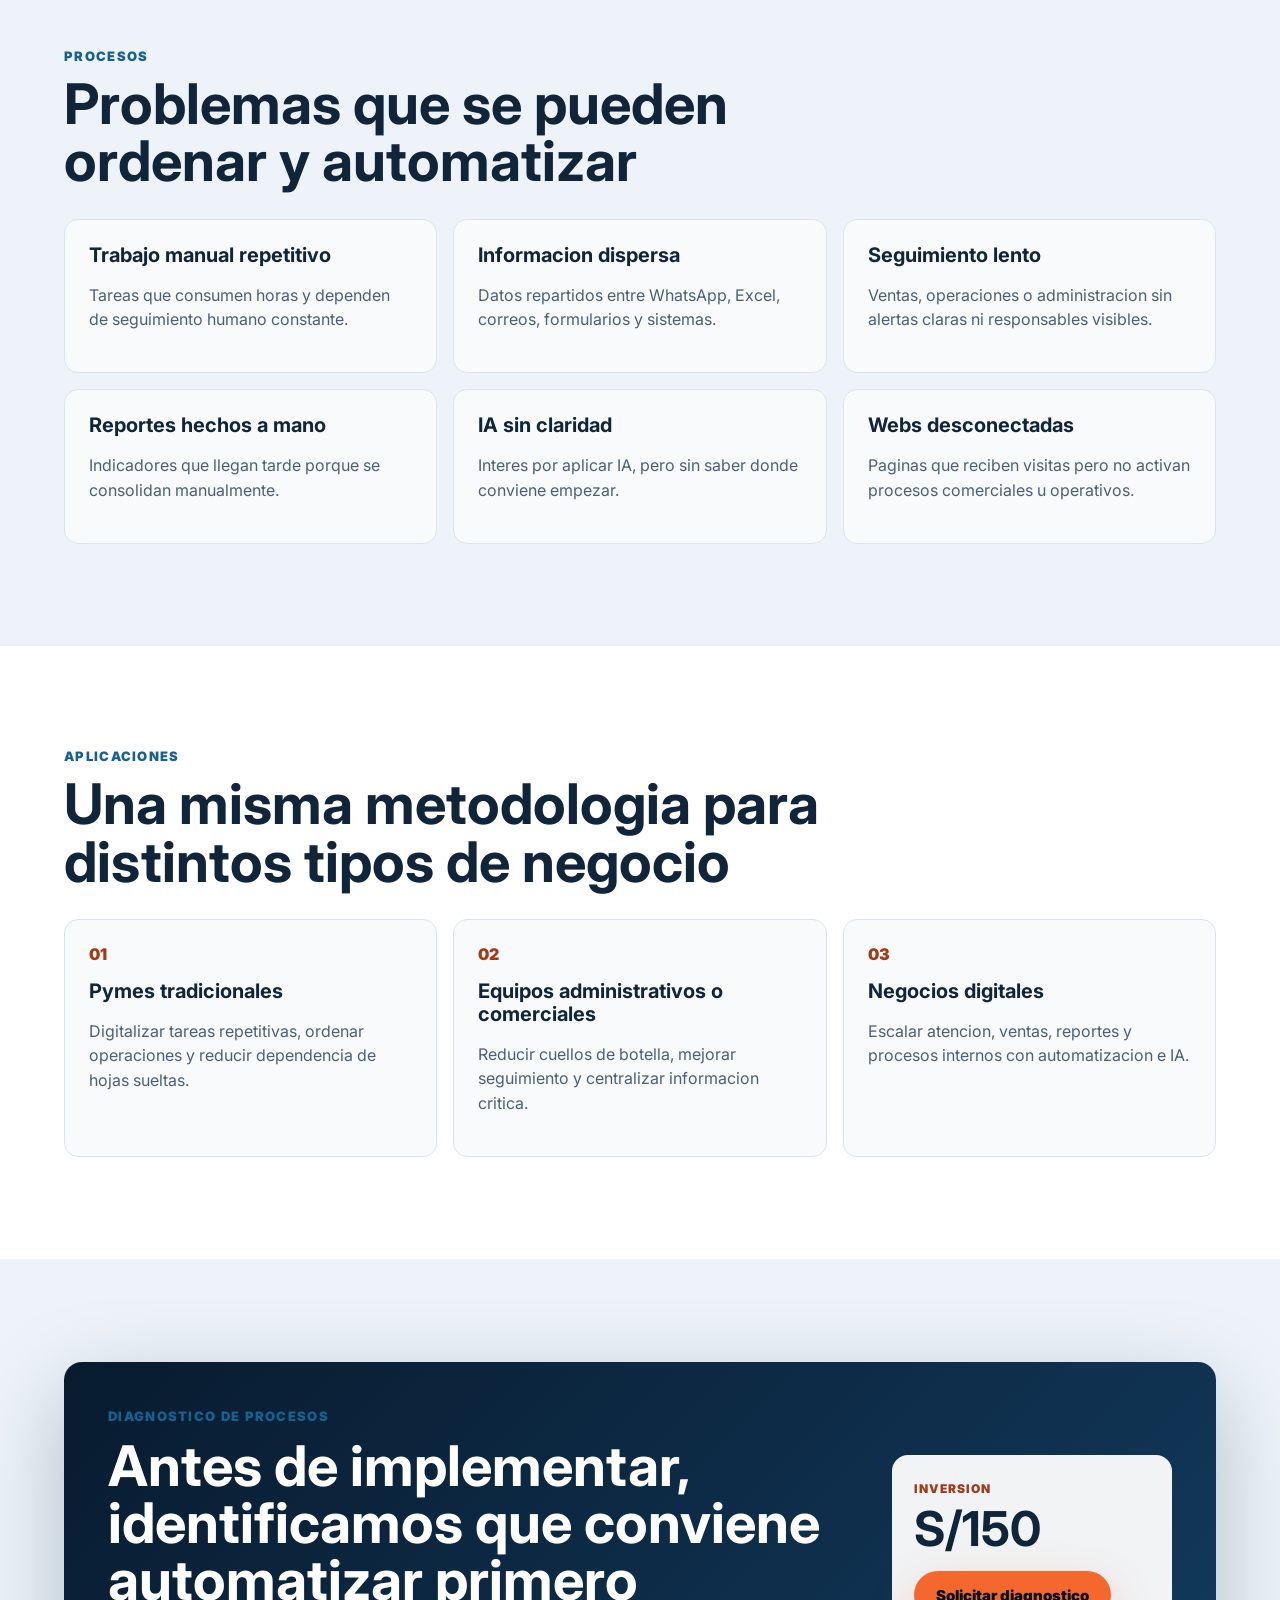
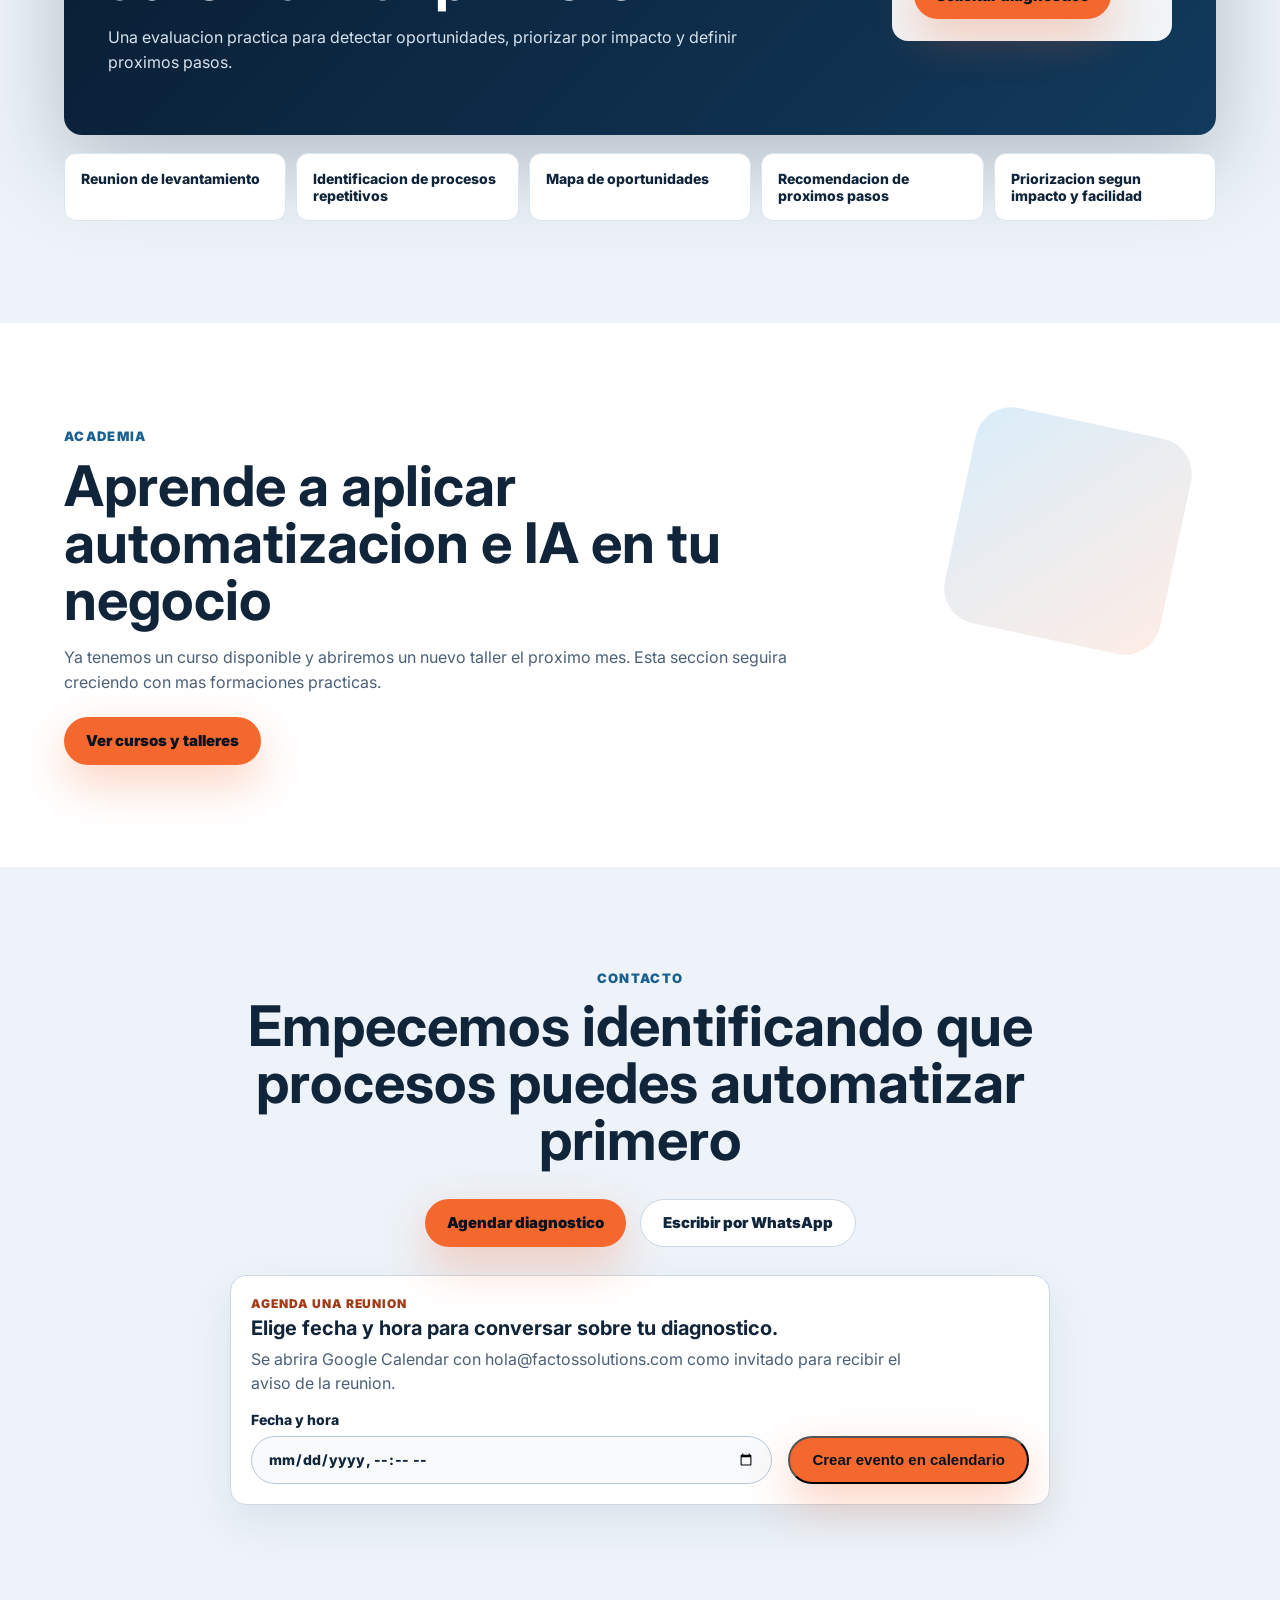
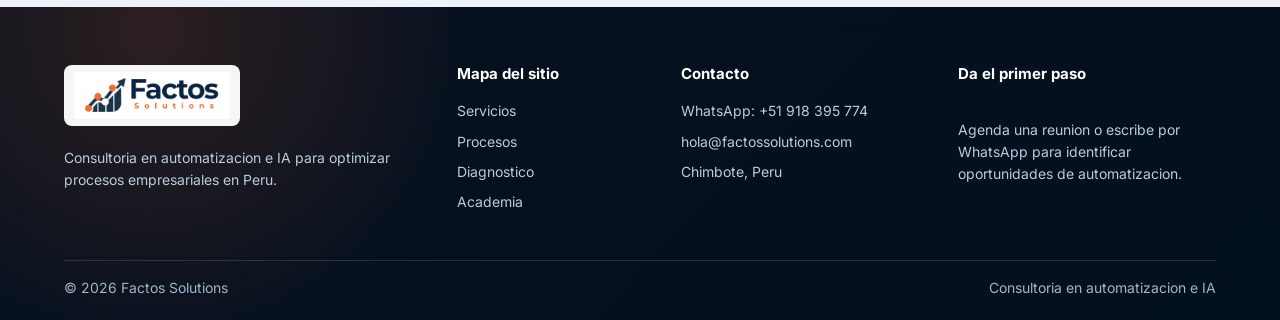
==== commit 129d39de: "feat: update academy and simplify footer CTA" ====
--- a/index.html
+++ b/index.html
@@ -125,7 +125,10 @@
       <div class="academy-content" data-reveal>
         <p class="eyebrow">Academia</p>
         <h2>Aprende a aplicar automatizacion e IA en tu negocio</h2>
-        <p>Proximamente: recursos, talleres y guias practicas para empresarios que quieren entender la tecnologia antes de invertir en ella.</p>
+        <p>Ya tenemos un curso disponible y abriremos un nuevo taller el proximo mes. Esta seccion seguira creciendo con mas formaciones practicas.</p>
+        <div class="academy-actions">
+          <a class="button button-primary" href="cursos.html">Ver cursos y talleres</a>
+        </div>
       </div>
     </section>
 
@@ -154,8 +157,33 @@
   </main>
 
   <footer class="site-footer">
-    <span>Factos Solutions</span>
-    <span>&copy; <span id="year">2026</span> Consultoria en automatizacion e IA</span>
+    <div class="footer-main">
+      <div class="footer-brand">
+        <img src="assets/logo.png" alt="Factos Solutions">
+        <p>Consultoria en automatizacion e IA para optimizar procesos empresariales en Peru.</p>
+      </div>
+      <nav class="footer-links" aria-label="Navegacion secundaria">
+        <h2>Mapa del sitio</h2>
+        <a href="#servicios">Servicios</a>
+        <a href="#procesos">Procesos</a>
+        <a href="#diagnostico">Diagnostico</a>
+        <a href="#academia">Academia</a>
+      </nav>
+      <div class="footer-contact">
+        <h2>Contacto</h2>
+        <a href="https://wa.me/51918395774?text=Hola%20Factos%20Solutions%2C%20quiero%20consultar%20sobre%20automatizacion%20e%20IA%20para%20mi%20empresa." target="_blank" rel="noopener">WhatsApp: +51 918 395 774</a>
+        <a href="mailto:hola@factossolutions.com">hola@factossolutions.com</a>
+        <span>Chimbote, Peru</span>
+      </div>
+      <div class="footer-cta">
+        <h2>Da el primer paso</h2>
+        <p>Agenda una reunion o escribe por WhatsApp para identificar oportunidades de automatizacion.</p>
+      </div>
+    </div>
+    <div class="footer-bottom">
+      <span>&copy; <span id="year">2026</span> Factos Solutions</span>
+      <span>Consultoria en automatizacion e IA</span>
+    </div>
   </footer>
 
   <script src="src/main.js"></script>
--- a/src/styles.css
+++ b/src/styles.css
@@ -465,6 +465,10 @@
   z-index: 1;
 }
 
+.academy-actions {
+  margin-top: 22px;
+}
+
 .contact-section {
   text-align: center;
 }
@@ -551,13 +555,82 @@
 }
 
 .site-footer {
+  padding: clamp(34px, 5vw, 58px) clamp(22px, 5vw, 64px) 24px;
+  background:
+    radial-gradient(circle at 12% 8%, rgba(245, 104, 45, .16), transparent 28%),
+    linear-gradient(135deg, var(--navy-950), #03101d);
+  color: #d8e7f7;
+  font-size: 14px;
+}
+
+.footer-main {
+  display: grid;
+  grid-template-columns: minmax(220px, 1.35fr) minmax(150px, .7fr) minmax(190px, .9fr) minmax(220px, 1fr);
+  gap: clamp(22px, 4vw, 44px);
+  align-items: start;
+}
+
+.footer-brand img {
+  width: 176px;
+  height: auto;
+  padding: 7px 10px;
+  border-radius: 8px;
+  background: rgba(255, 255, 255, .96);
+}
+
+.footer-brand p,
+.footer-cta p {
+  max-width: 330px;
+  margin: 18px 0 0;
+  color: #b9cce0;
+  line-height: 1.55;
+}
+
+.footer-links,
+.footer-contact,
+.footer-cta {
+  display: grid;
+  gap: 10px;
+}
+
+.site-footer h2 {
+  margin: 0 0 8px;
+  color: var(--white);
+  font-size: 15px;
+  line-height: 1.2;
+}
+
+.footer-links a,
+.footer-contact a,
+.footer-contact span {
+  color: #b9cce0;
+  line-height: 1.45;
+}
+
+.footer-links a,
+.footer-contact a {
+  transition: color .2s ease, transform .2s ease;
+}
+
+.footer-links a:hover,
+.footer-contact a:hover {
+  color: var(--blue);
+  transform: translateX(2px);
+}
+
+.footer-cta .button {
+  width: fit-content;
+  margin-top: 10px;
+}
+
+.footer-bottom {
   display: flex;
   justify-content: space-between;
   gap: 18px;
-  padding: 24px clamp(22px, 5vw, 64px);
-  background: var(--navy-950);
-  color: #d8e7f7;
-  font-size: 14px;
+  margin-top: clamp(28px, 5vw, 48px);
+  padding-top: 18px;
+  border-top: 1px solid rgba(255, 255, 255, .12);
+  color: #9fb6cb;
 }
 
 html.js [data-reveal] {
@@ -698,7 +771,11 @@
     grid-template-columns: 1fr;
   }
 
-  .site-footer {
+  .footer-main {
+    grid-template-columns: 1fr;
+  }
+
+  .footer-bottom {
     flex-direction: column;
   }
 }
